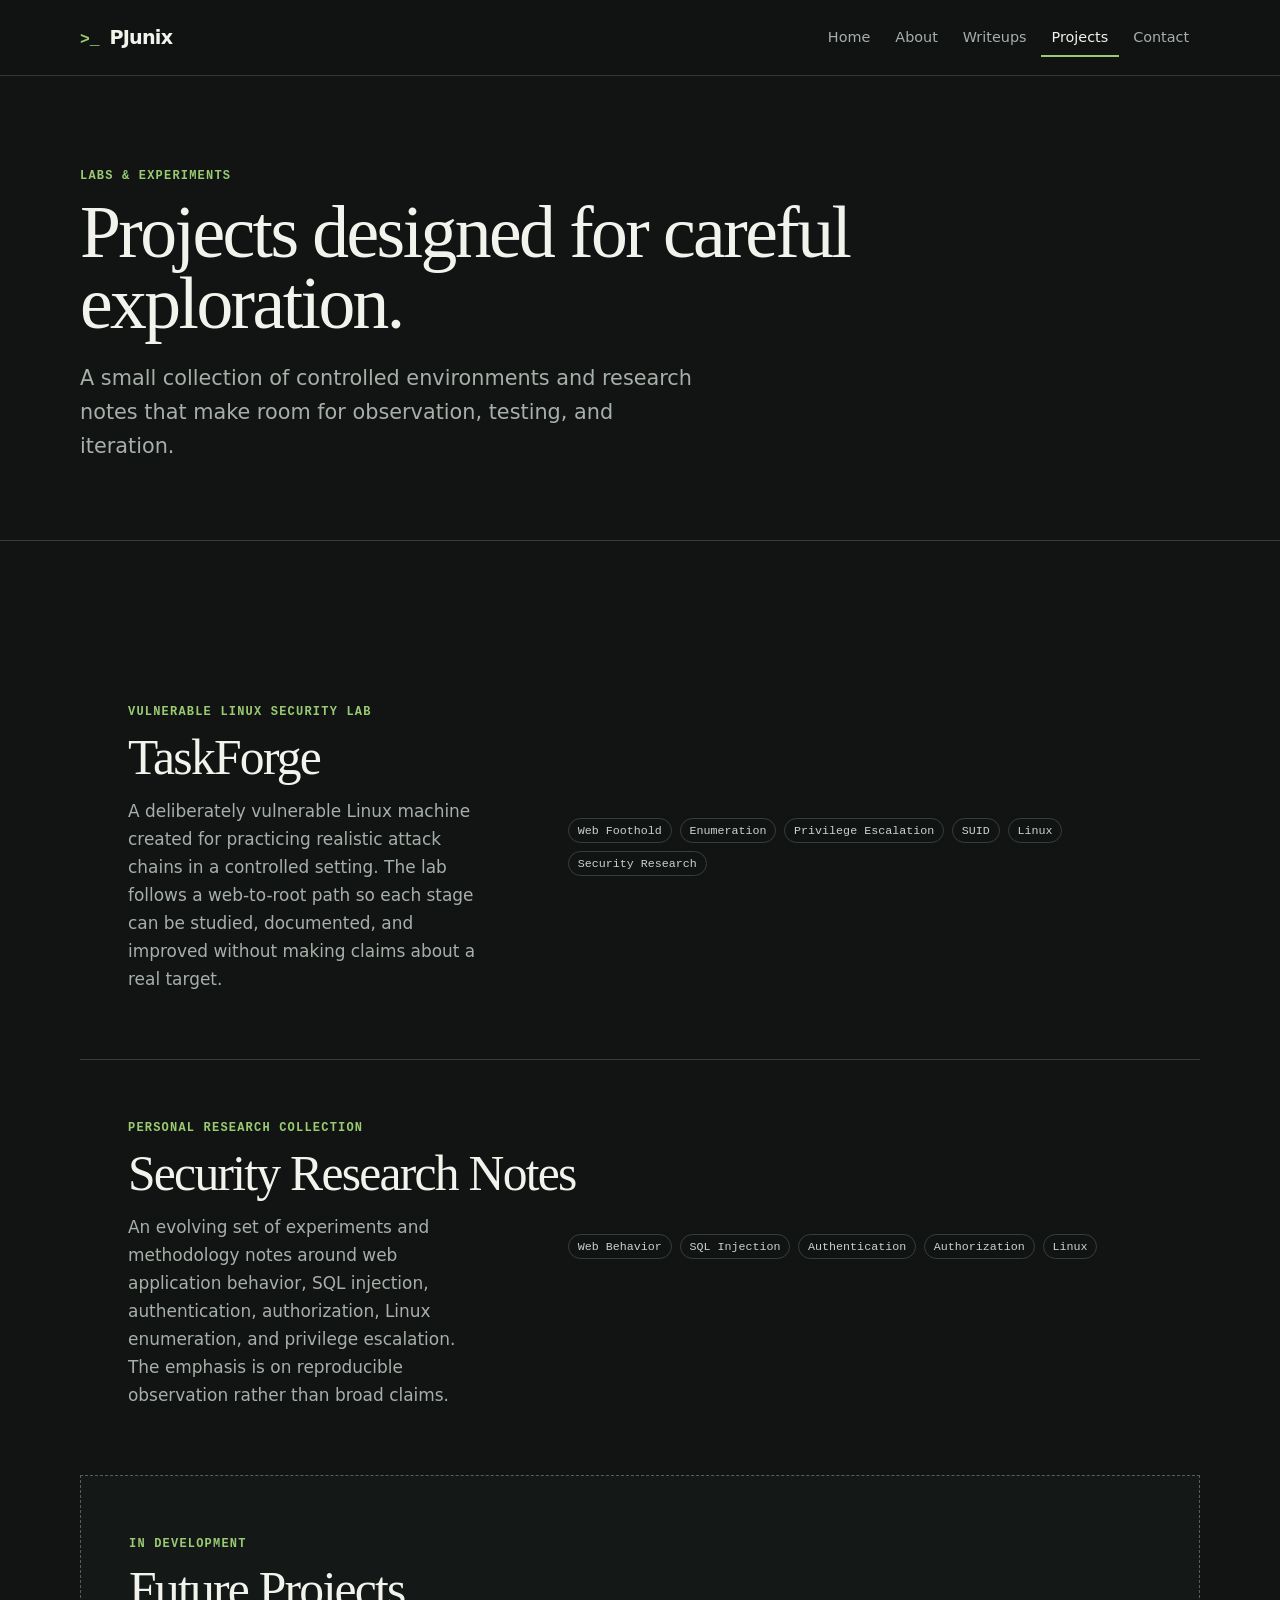
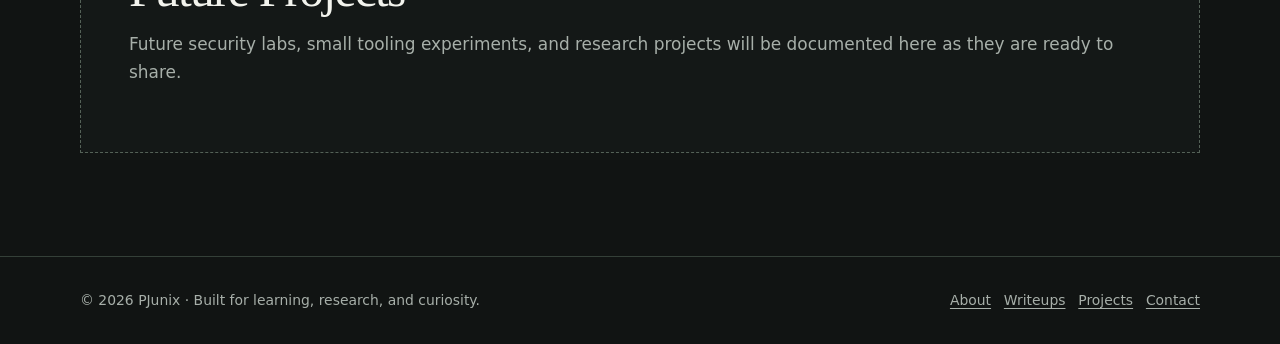
==== projects.html @ 3b79a074 "feat: build cybersecurity portfolio website" ====
<!doctype html><html lang="en"><head><meta charset="utf-8"><meta name="viewport" content="width=device-width, initial-scale=1"><title>Projects — PJunix</title><meta name="description" content="Security labs and research projects from PJunix."><meta property="og:title" content="Projects — PJunix"><meta property="og:type" content="website"><link rel="stylesheet" href="assets/css/style.css"><script src="assets/js/main.js" defer></script></head><body>
<a class="skip-link" href="#main">Skip to content</a><header class="site-header"><div class="container header-inner"><a class="brand" href="index.html">PJunix</a><button class="nav-toggle" type="button" aria-expanded="false" aria-controls="primary-navigation">Menu</button><nav class="site-nav" id="primary-navigation" aria-label="Primary navigation"><ul><li><a href="index.html">Home</a></li><li><a href="about.html">About</a></li><li><a href="writeups.html">Writeups</a></li><li><a href="projects.html" aria-current="page">Projects</a></li><li><a href="contact.html">Contact</a></li></ul></nav></div></header>
<main id="main"><section class="page-hero"><div class="container reveal"><p class="eyebrow">Labs &amp; experiments</p><h1>Projects designed for careful exploration.</h1><p class="hero-copy">A small collection of controlled environments and research notes that make room for observation, testing, and iteration.</p></div></section><section class="section"><div class="container"><article class="project"><p class="meta">Vulnerable Linux Security Lab</p><h2>TaskForge</h2><div class="split"><div class="prose"><p>A deliberately vulnerable Linux machine created for practicing realistic attack chains in a controlled setting. The lab follows a web-to-root path so each stage can be studied, documented, and improved without making claims about a real target.</p></div><ul class="tags"><li>Web Foothold</li><li>Enumeration</li><li>Privilege Escalation</li><li>SUID</li><li>Linux</li><li>Security Research</li></ul></div></article><article class="project"><p class="meta">Personal research collection</p><h2>Security Research Notes</h2><div class="split"><div class="prose"><p>An evolving set of experiments and methodology notes around web application behavior, SQL injection, authentication, authorization, Linux enumeration, and privilege escalation. The emphasis is on reproducible observation rather than broad claims.</p></div><ul class="tags"><li>Web Behavior</li><li>SQL Injection</li><li>Authentication</li><li>Authorization</li><li>Linux</li></ul></div></article><article class="project project--placeholder"><p class="meta">In development</p><h2>Future Projects</h2><p class="prose">Future security labs, small tooling experiments, and research projects will be documented here as they are ready to share.</p></article></div></section></main>
<footer class="site-footer"><div class="container footer-inner"><span>© 2026 PJunix · Built for learning, research, and curiosity.</span><nav class="footer-nav" aria-label="Footer navigation"><a href="about.html">About</a><a href="writeups.html">Writeups</a><a href="projects.html">Projects</a><a href="contact.html">Contact</a></nav></div></footer></body></html>
---- assets/css/style.css ----
:root {
  --bg: #111413;
  --surface: #171c1a;
  --surface-raised: #1c2420;
  --text: #f2f3ed;
  --muted: #a7afa9;
  --border: #344038;
  --accent: #9acb72;
  --accent-strong: #c0e89d;
  --shadow: 0 18px 45px rgba(0, 0, 0, .2);
  --content: 1120px;
  --serif: Georgia, 'Times New Roman', serif;
  --sans: Inter, ui-sans-serif, system-ui, -apple-system, BlinkMacSystemFont, 'Segoe UI', sans-serif;
  --mono: 'SFMono-Regular', Consolas, 'Liberation Mono', monospace;
}

* { box-sizing: border-box; }
html { scroll-behavior: smooth; }
body { margin: 0; background: var(--bg); color: var(--text); font-family: var(--sans); line-height: 1.65; }
body::before { content: ''; position: fixed; inset: 0; pointer-events: none; opacity: .38; background-image: linear-gradient(rgba(154,203,114,.025) 1px, transparent 1px), linear-gradient(90deg, rgba(154,203,114,.025) 1px, transparent 1px); background-size: 42px 42px; mask-image: linear-gradient(to bottom, black, transparent 70%); }
a { color: var(--accent-strong); text-decoration-thickness: 1px; text-underline-offset: 3px; }
a:hover { color: white; }
a:focus-visible, button:focus-visible { outline: 3px solid var(--accent-strong); outline-offset: 4px; border-radius: 3px; }
.skip-link { position: fixed; top: 1rem; left: 1rem; z-index: 10; transform: translateY(-180%); background: var(--accent-strong); color: #102014; padding: .6rem .85rem; font-weight: 700; }
.skip-link:focus { transform: translateY(0); }
.container { width: min(calc(100% - 2.5rem), var(--content)); margin-inline: auto; }
.site-header { position: sticky; top: 0; z-index: 5; background: rgba(17,20,19,.92); border-bottom: 1px solid rgba(52,64,56,.85); backdrop-filter: blur(14px); }
.header-inner { min-height: 4.7rem; display: flex; align-items: center; justify-content: space-between; gap: 1rem; }
.brand { color: var(--text); text-decoration: none; font-weight: 750; letter-spacing: -.04em; font-size: 1.2rem; }
.brand::before { content: '>_ '; color: var(--accent); font-family: var(--mono); font-size: .85em; letter-spacing: 0; }
.nav-toggle { display: none; border: 1px solid var(--border); border-radius: 4px; background: transparent; color: var(--text); padding: .45rem .7rem; font: 700 .82rem var(--mono); }
.site-nav ul { display: flex; flex-wrap: wrap; list-style: none; margin: 0; padding: 0; gap: .2rem; }
.site-nav a { display: block; color: var(--muted); padding: .45rem .68rem; text-decoration: none; font-size: .9rem; }
.site-nav a:hover, .site-nav a[aria-current='page'] { color: var(--text); }
.site-nav a[aria-current='page'] { box-shadow: inset 0 -2px var(--accent); }
.hero { padding: clamp(5rem, 12vw, 9rem) 0 5.5rem; border-bottom: 1px solid var(--border); }
.eyebrow, .meta, .terminal, .kicker { color: var(--accent); font: 700 .75rem/1.4 var(--mono); letter-spacing: .1em; text-transform: uppercase; }
h1, h2, h3 { line-height: 1.12; letter-spacing: -.035em; }
h1 { max-width: 760px; margin: .75rem 0 1.4rem; font: clamp(2.8rem, 7vw, 5.8rem)/.96 var(--serif); }
h2 { margin: 0 0 1rem; font: clamp(2rem, 4vw, 3.1rem)/1 var(--serif); }
h3 { margin: .45rem 0 .7rem; font-size: 1.32rem; }
.hero-copy { max-width: 630px; color: var(--muted); font-size: clamp(1.05rem, 2vw, 1.3rem); }
.hero-actions { display: flex; flex-wrap: wrap; gap: .8rem; margin: 2rem 0; }
.button { display: inline-flex; align-items: center; justify-content: center; min-height: 2.8rem; padding: .65rem 1rem; border: 1px solid var(--accent); border-radius: 3px; background: var(--accent); color: #112012; font-weight: 750; text-decoration: none; }
.button:hover { background: var(--accent-strong); color: #102014; }
.button--secondary { background: transparent; color: var(--text); border-color: var(--border); }
.button--secondary:hover { border-color: var(--accent); background: var(--surface); color: var(--text); }
.terminal { display: inline-block; padding: .65rem .8rem; border-left: 2px solid var(--accent); background: var(--surface); letter-spacing: 0; text-transform: none; }
.section { padding: clamp(4rem, 8vw, 6.5rem) 0; }
.section--surface { background: var(--surface); border-block: 1px solid var(--border); }
.section-heading { display: grid; grid-template-columns: minmax(0, 1fr) minmax(220px, .75fr); gap: 2rem; align-items: end; margin-bottom: 2.4rem; }
.section-heading p, .intro { color: var(--muted); margin: 0; max-width: 650px; }
.grid { display: grid; gap: 1rem; }
.card-grid { grid-template-columns: repeat(3, 1fr); }
.card { display: flex; flex-direction: column; min-width: 0; padding: 1.5rem; border: 1px solid var(--border); background: var(--surface); box-shadow: var(--shadow); transition: transform .2s ease, border-color .2s ease; }
.card:hover { transform: translateY(-4px); border-color: #627762; }
.card p { color: var(--muted); margin: 0; }
.card .meta { margin-bottom: .8rem; }
.card-link { display: inline-block; margin-top: auto; padding-top: 1.35rem; font-weight: 700; }
.split { display: grid; grid-template-columns: .75fr 1.25fr; gap: clamp(2rem, 7vw, 7rem); align-items: start; }
.prose { color: var(--muted); font-size: 1.06rem; }
.prose p:first-child { margin-top: 0; }
.tags { display: flex; flex-wrap: wrap; gap: .5rem; list-style: none; padding: 0; margin: 1.25rem 0 0; }
.tags li { padding: .28rem .55rem; border: 1px solid var(--border); border-radius: 999px; color: #cbd2ca; font: .73rem var(--mono); }
.focus-list { display: grid; grid-template-columns: repeat(4, 1fr); gap: .7rem; padding: 0; list-style: none; }
.focus-list li { padding: .8rem; border-left: 2px solid var(--accent); background: var(--surface); color: #dfe4dc; font-size: .9rem; }
.page-hero { padding: 5rem 0 3.5rem; border-bottom: 1px solid var(--border); }
.page-hero h1 { max-width: 850px; font-size: clamp(2.7rem, 6vw, 4.6rem); }
.writeup-list { display: grid; gap: 1rem; }
.writeup { display: grid; grid-template-columns: 130px 1fr auto; gap: 1.4rem; padding: 1.55rem; background: var(--surface); border: 1px solid var(--border); align-items: start; }
.writeup p { margin: .5rem 0 0; color: var(--muted); }
.status { display: inline-flex; white-space: nowrap; margin-top: .1rem; padding: .25rem .45rem; border: 1px solid #5f7655; color: var(--accent-strong); font: .71rem var(--mono); }
.project { padding: clamp(1.7rem, 4vw, 3rem); border-top: 1px solid var(--border); }
.project:first-of-type { border-top: 0; }
.project--placeholder { border: 1px dashed #546157; background: rgba(23,28,26,.55); }
.contact-grid { grid-template-columns: repeat(3, 1fr); }
.contact-card { min-height: 175px; }
.contact-card strong { display: block; margin-bottom: .45rem; }
.note { padding: 1rem 1.1rem; background: #20261e; border-left: 2px solid var(--accent); color: #d7dfd4; }
.site-footer { padding: 2rem 0; border-top: 1px solid var(--border); color: var(--muted); font-size: .87rem; }
.footer-inner { display: flex; justify-content: space-between; gap: 1rem; flex-wrap: wrap; }
.footer-nav { display: flex; gap: .8rem; flex-wrap: wrap; }
.footer-nav a { color: var(--muted); }
.reveal { animation: fade-up .5s ease both; }
@keyframes fade-up { from { opacity: 0; transform: translateY(10px); } to { opacity: 1; transform: translateY(0); } }
@media (max-width: 760px) {
  .container { width: min(calc(100% - 2rem), var(--content)); }
  .nav-toggle { display: block; }
  .site-nav { position: absolute; left: 0; right: 0; top: 100%; display: none; padding: .65rem 1rem 1rem; background: var(--surface); border-bottom: 1px solid var(--border); }
  .site-nav[data-open='true'] { display: block; }
  .site-nav ul { display: grid; }
  .site-nav a { padding: .7rem; }
  .section-heading, .split { grid-template-columns: 1fr; gap: 1.3rem; }
  .card-grid, .contact-grid { grid-template-columns: 1fr; }
  .focus-list { grid-template-columns: repeat(2, 1fr); }
  .writeup { grid-template-columns: 1fr; gap: .55rem; }
  .status { width: fit-content; }
}
@media (max-width: 390px) { .focus-list { grid-template-columns: 1fr; } h1 { font-size: 2.65rem; } }
@media (prefers-reduced-motion: reduce) { html { scroll-behavior: auto; } *, *::before, *::after { animation-duration: .01ms !important; animation-iteration-count: 1 !important; transition-duration: .01ms !important; } }
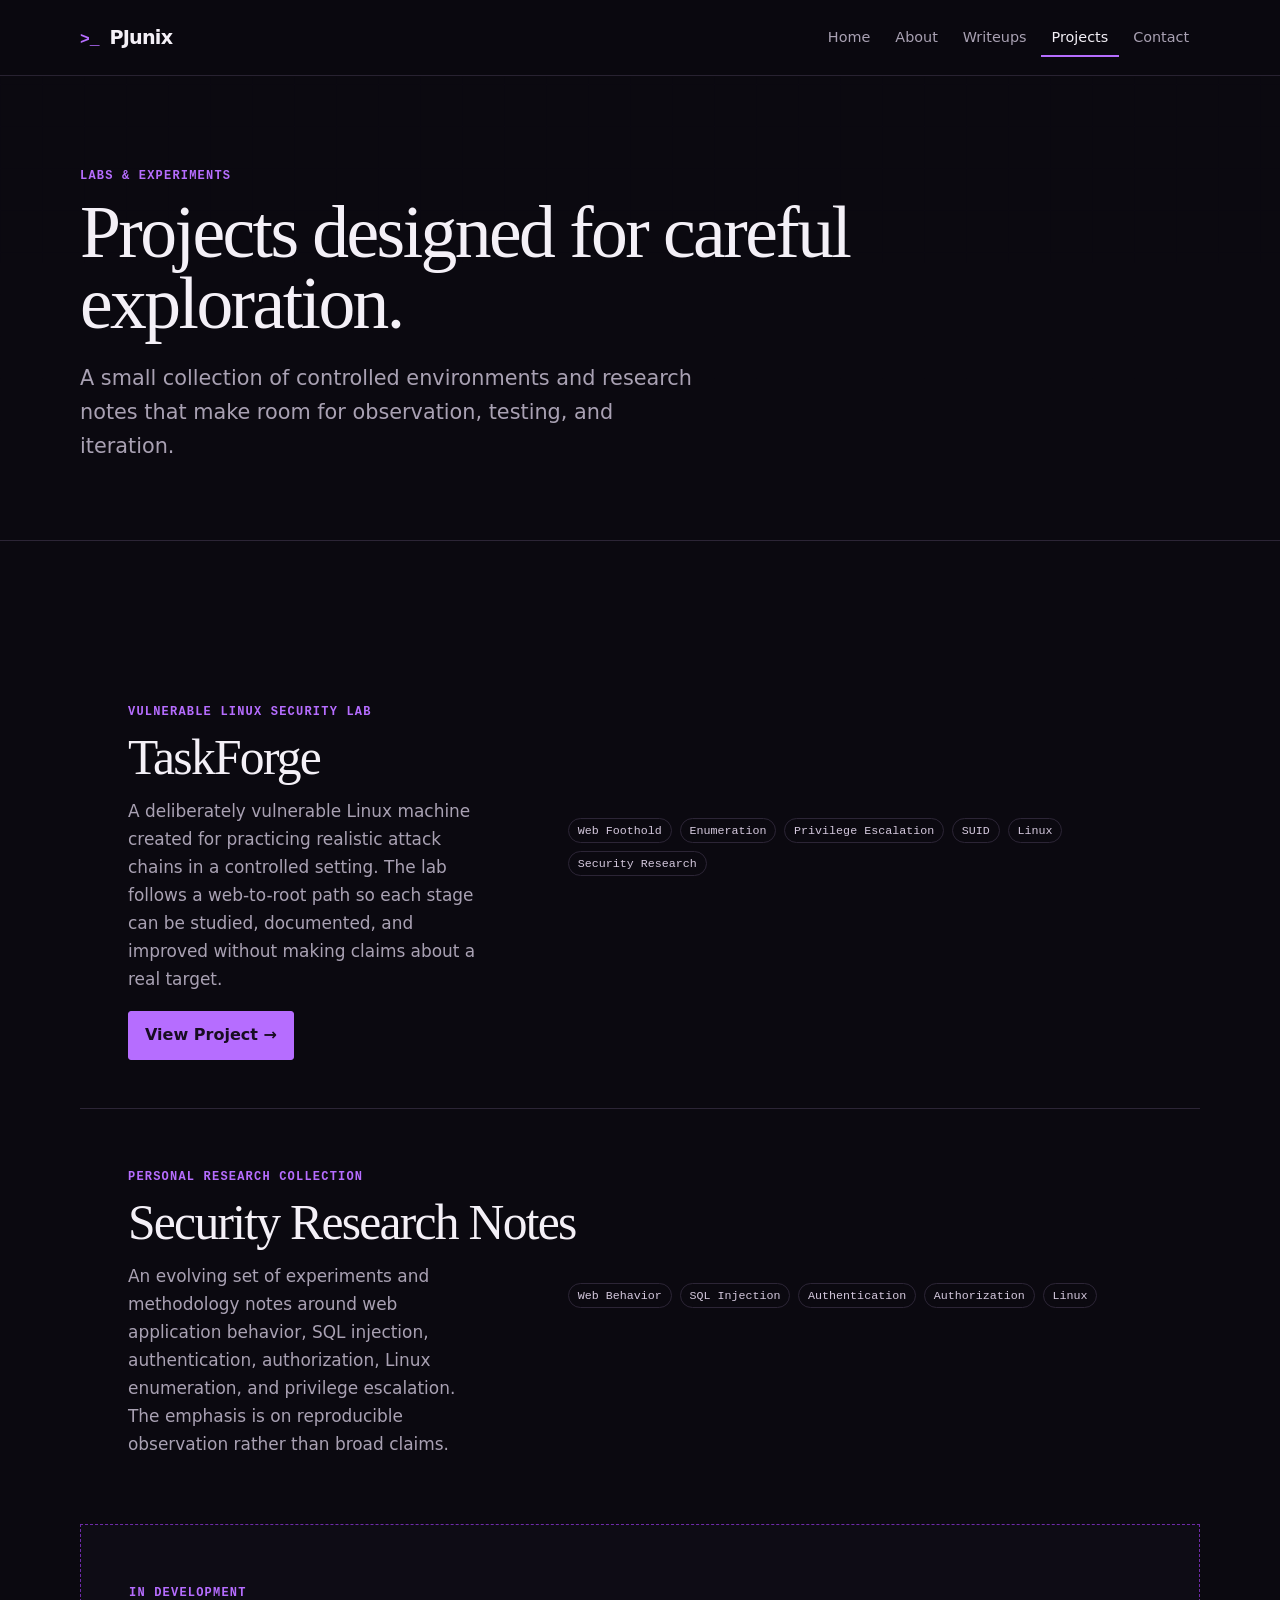
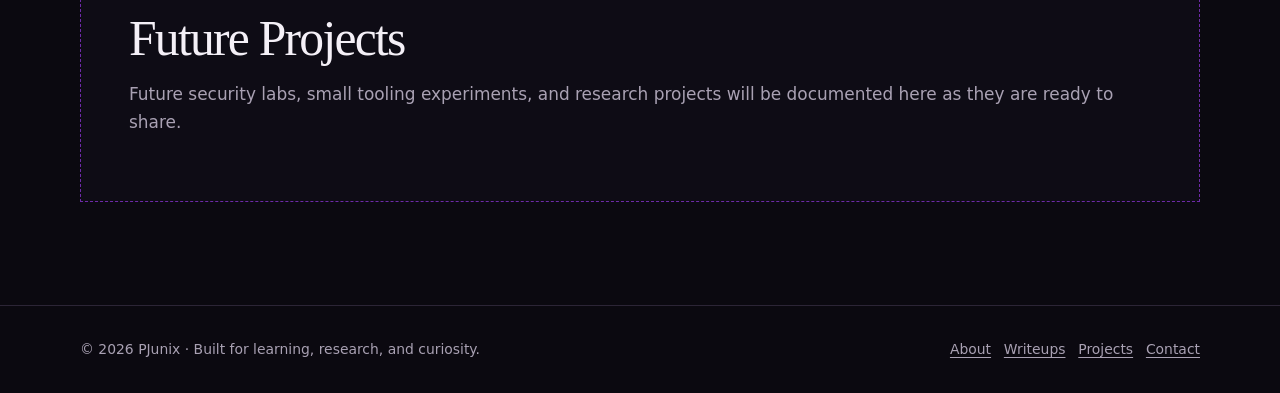
==== commit 2b01ea7c: "Add project actions for TaskForge in projects.html Added project actions to the Vulnerable Linux Sec" ====
--- a/projects.html
+++ b/projects.html
@@ -1,4 +1,8 @@
 <!doctype html><html lang="en"><head><meta charset="utf-8"><meta name="viewport" content="width=device-width, initial-scale=1"><title>Projects — PJunix</title><meta name="description" content="Security labs and research projects from PJunix."><meta property="og:title" content="Projects — PJunix"><meta property="og:type" content="website"><link rel="stylesheet" href="assets/css/style.css"><script src="assets/js/main.js" defer></script></head><body>
 <a class="skip-link" href="#main">Skip to content</a><header class="site-header"><div class="container header-inner"><a class="brand" href="index.html">PJunix</a><button class="nav-toggle" type="button" aria-expanded="false" aria-controls="primary-navigation">Menu</button><nav class="site-nav" id="primary-navigation" aria-label="Primary navigation"><ul><li><a href="index.html">Home</a></li><li><a href="about.html">About</a></li><li><a href="writeups.html">Writeups</a></li><li><a href="projects.html" aria-current="page">Projects</a></li><li><a href="contact.html">Contact</a></li></ul></nav></div></header>
-<main id="main"><section class="page-hero"><div class="container reveal"><p class="eyebrow">Labs &amp; experiments</p><h1>Projects designed for careful exploration.</h1><p class="hero-copy">A small collection of controlled environments and research notes that make room for observation, testing, and iteration.</p></div></section><section class="section"><div class="container"><article class="project"><p class="meta">Vulnerable Linux Security Lab</p><h2>TaskForge</h2><div class="split"><div class="prose"><p>A deliberately vulnerable Linux machine created for practicing realistic attack chains in a controlled setting. The lab follows a web-to-root path so each stage can be studied, documented, and improved without making claims about a real target.</p></div><ul class="tags"><li>Web Foothold</li><li>Enumeration</li><li>Privilege Escalation</li><li>SUID</li><li>Linux</li><li>Security Research</li></ul></div></article><article class="project"><p class="meta">Personal research collection</p><h2>Security Research Notes</h2><div class="split"><div class="prose"><p>An evolving set of experiments and methodology notes around web application behavior, SQL injection, authentication, authorization, Linux enumeration, and privilege escalation. The emphasis is on reproducible observation rather than broad claims.</p></div><ul class="tags"><li>Web Behavior</li><li>SQL Injection</li><li>Authentication</li><li>Authorization</li><li>Linux</li></ul></div></article><article class="project project--placeholder"><p class="meta">In development</p><h2>Future Projects</h2><p class="prose">Future security labs, small tooling experiments, and research projects will be documented here as they are ready to share.</p></article></div></section></main>
+<main id="main"><section class="page-hero"><div class="container reveal"><p class="eyebrow">Labs &amp; experiments</p><h1>Projects designed for careful exploration.</h1><p class="hero-copy">A small collection of controlled environments and research notes that make room for observation, testing, and iteration.</p></div></section><section class="section"><div class="container"><article class="project"><p class="meta">Vulnerable Linux Security Lab</p><h2>TaskForge</h2><div class="split"><div class="prose"><p>A deliberately vulnerable Linux machine created for practicing realistic attack chains in a controlled setting. The lab follows a web-to-root path so each stage can be studied, documented, and improved without making claims about a real target.</p></div><ul class="tags"><li>Web Foothold</li><li>Enumeration</li><li>Privilege Escalation</li><li>SUID</li><li>Linux</li><li>Security Research</li></ul></div>
+<div class="project-actions">
+  <a class="button" href="projects/taskforge.html">View Project →</a>
+</div>
+</article><article class="project"><p class="meta">Personal research collection</p><h2>Security Research Notes</h2><div class="split"><div class="prose"><p>An evolving set of experiments and methodology notes around web application behavior, SQL injection, authentication, authorization, Linux enumeration, and privilege escalation. The emphasis is on reproducible observation rather than broad claims.</p></div><ul class="tags"><li>Web Behavior</li><li>SQL Injection</li><li>Authentication</li><li>Authorization</li><li>Linux</li></ul></div></article><article class="project project--placeholder"><p class="meta">In development</p><h2>Future Projects</h2><p class="prose">Future security labs, small tooling experiments, and research projects will be documented here as they are ready to share.</p></article></div></section></main>
 <footer class="site-footer"><div class="container footer-inner"><span>© 2026 PJunix · Built for learning, research, and curiosity.</span><nav class="footer-nav" aria-label="Footer navigation"><a href="about.html">About</a><a href="writeups.html">Writeups</a><a href="projects.html">Projects</a><a href="contact.html">Contact</a></nav></div></footer></body></html>
--- a/assets/css/style.css
+++ b/assets/css/style.css
@@ -1,100 +1,640 @@
 :root {
-  --bg: #111413;
-  --surface: #171c1a;
-  --surface-raised: #1c2420;
-  --text: #f2f3ed;
-  --muted: #a7afa9;
-  --border: #344038;
-  --accent: #9acb72;
-  --accent-strong: #c0e89d;
-  --shadow: 0 18px 45px rgba(0, 0, 0, .2);
+  --bg: #0b0910;
+  --surface: #12101a;
+  --surface-raised: #191521;
+
+  --text: #f4f0f7;
+  --muted: #a9a1b3;
+
+  --border: #2c2536;
+
+  /* PJunix signature purple */
+  --accent: #b66dff;
+  --accent-strong: #d8a7ff;
+  --accent-deep: #6e2aa8;
+
+  --shadow: 0 18px 45px rgba(0, 0, 0, .28);
+
   --content: 1120px;
+
   --serif: Georgia, 'Times New Roman', serif;
   --sans: Inter, ui-sans-serif, system-ui, -apple-system, BlinkMacSystemFont, 'Segoe UI', sans-serif;
   --mono: 'SFMono-Regular', Consolas, 'Liberation Mono', monospace;
 }
 
-* { box-sizing: border-box; }
-html { scroll-behavior: smooth; }
-body { margin: 0; background: var(--bg); color: var(--text); font-family: var(--sans); line-height: 1.65; }
-body::before { content: ''; position: fixed; inset: 0; pointer-events: none; opacity: .38; background-image: linear-gradient(rgba(154,203,114,.025) 1px, transparent 1px), linear-gradient(90deg, rgba(154,203,114,.025) 1px, transparent 1px); background-size: 42px 42px; mask-image: linear-gradient(to bottom, black, transparent 70%); }
-a { color: var(--accent-strong); text-decoration-thickness: 1px; text-underline-offset: 3px; }
-a:hover { color: white; }
-a:focus-visible, button:focus-visible { outline: 3px solid var(--accent-strong); outline-offset: 4px; border-radius: 3px; }
-.skip-link { position: fixed; top: 1rem; left: 1rem; z-index: 10; transform: translateY(-180%); background: var(--accent-strong); color: #102014; padding: .6rem .85rem; font-weight: 700; }
-.skip-link:focus { transform: translateY(0); }
-.container { width: min(calc(100% - 2.5rem), var(--content)); margin-inline: auto; }
-.site-header { position: sticky; top: 0; z-index: 5; background: rgba(17,20,19,.92); border-bottom: 1px solid rgba(52,64,56,.85); backdrop-filter: blur(14px); }
-.header-inner { min-height: 4.7rem; display: flex; align-items: center; justify-content: space-between; gap: 1rem; }
-.brand { color: var(--text); text-decoration: none; font-weight: 750; letter-spacing: -.04em; font-size: 1.2rem; }
-.brand::before { content: '>_ '; color: var(--accent); font-family: var(--mono); font-size: .85em; letter-spacing: 0; }
-.nav-toggle { display: none; border: 1px solid var(--border); border-radius: 4px; background: transparent; color: var(--text); padding: .45rem .7rem; font: 700 .82rem var(--mono); }
-.site-nav ul { display: flex; flex-wrap: wrap; list-style: none; margin: 0; padding: 0; gap: .2rem; }
-.site-nav a { display: block; color: var(--muted); padding: .45rem .68rem; text-decoration: none; font-size: .9rem; }
-.site-nav a:hover, .site-nav a[aria-current='page'] { color: var(--text); }
-.site-nav a[aria-current='page'] { box-shadow: inset 0 -2px var(--accent); }
-.hero { padding: clamp(5rem, 12vw, 9rem) 0 5.5rem; border-bottom: 1px solid var(--border); }
-.eyebrow, .meta, .terminal, .kicker { color: var(--accent); font: 700 .75rem/1.4 var(--mono); letter-spacing: .1em; text-transform: uppercase; }
-h1, h2, h3 { line-height: 1.12; letter-spacing: -.035em; }
-h1 { max-width: 760px; margin: .75rem 0 1.4rem; font: clamp(2.8rem, 7vw, 5.8rem)/.96 var(--serif); }
-h2 { margin: 0 0 1rem; font: clamp(2rem, 4vw, 3.1rem)/1 var(--serif); }
-h3 { margin: .45rem 0 .7rem; font-size: 1.32rem; }
-.hero-copy { max-width: 630px; color: var(--muted); font-size: clamp(1.05rem, 2vw, 1.3rem); }
-.hero-actions { display: flex; flex-wrap: wrap; gap: .8rem; margin: 2rem 0; }
-.button { display: inline-flex; align-items: center; justify-content: center; min-height: 2.8rem; padding: .65rem 1rem; border: 1px solid var(--accent); border-radius: 3px; background: var(--accent); color: #112012; font-weight: 750; text-decoration: none; }
-.button:hover { background: var(--accent-strong); color: #102014; }
-.button--secondary { background: transparent; color: var(--text); border-color: var(--border); }
-.button--secondary:hover { border-color: var(--accent); background: var(--surface); color: var(--text); }
-.terminal { display: inline-block; padding: .65rem .8rem; border-left: 2px solid var(--accent); background: var(--surface); letter-spacing: 0; text-transform: none; }
-.section { padding: clamp(4rem, 8vw, 6.5rem) 0; }
-.section--surface { background: var(--surface); border-block: 1px solid var(--border); }
-.section-heading { display: grid; grid-template-columns: minmax(0, 1fr) minmax(220px, .75fr); gap: 2rem; align-items: end; margin-bottom: 2.4rem; }
-.section-heading p, .intro { color: var(--muted); margin: 0; max-width: 650px; }
-.grid { display: grid; gap: 1rem; }
-.card-grid { grid-template-columns: repeat(3, 1fr); }
-.card { display: flex; flex-direction: column; min-width: 0; padding: 1.5rem; border: 1px solid var(--border); background: var(--surface); box-shadow: var(--shadow); transition: transform .2s ease, border-color .2s ease; }
-.card:hover { transform: translateY(-4px); border-color: #627762; }
-.card p { color: var(--muted); margin: 0; }
-.card .meta { margin-bottom: .8rem; }
-.card-link { display: inline-block; margin-top: auto; padding-top: 1.35rem; font-weight: 700; }
-.split { display: grid; grid-template-columns: .75fr 1.25fr; gap: clamp(2rem, 7vw, 7rem); align-items: start; }
-.prose { color: var(--muted); font-size: 1.06rem; }
-.prose p:first-child { margin-top: 0; }
-.tags { display: flex; flex-wrap: wrap; gap: .5rem; list-style: none; padding: 0; margin: 1.25rem 0 0; }
-.tags li { padding: .28rem .55rem; border: 1px solid var(--border); border-radius: 999px; color: #cbd2ca; font: .73rem var(--mono); }
-.focus-list { display: grid; grid-template-columns: repeat(4, 1fr); gap: .7rem; padding: 0; list-style: none; }
-.focus-list li { padding: .8rem; border-left: 2px solid var(--accent); background: var(--surface); color: #dfe4dc; font-size: .9rem; }
-.page-hero { padding: 5rem 0 3.5rem; border-bottom: 1px solid var(--border); }
-.page-hero h1 { max-width: 850px; font-size: clamp(2.7rem, 6vw, 4.6rem); }
-.writeup-list { display: grid; gap: 1rem; }
-.writeup { display: grid; grid-template-columns: 130px 1fr auto; gap: 1.4rem; padding: 1.55rem; background: var(--surface); border: 1px solid var(--border); align-items: start; }
-.writeup p { margin: .5rem 0 0; color: var(--muted); }
-.status { display: inline-flex; white-space: nowrap; margin-top: .1rem; padding: .25rem .45rem; border: 1px solid #5f7655; color: var(--accent-strong); font: .71rem var(--mono); }
-.project { padding: clamp(1.7rem, 4vw, 3rem); border-top: 1px solid var(--border); }
-.project:first-of-type { border-top: 0; }
-.project--placeholder { border: 1px dashed #546157; background: rgba(23,28,26,.55); }
-.contact-grid { grid-template-columns: repeat(3, 1fr); }
-.contact-card { min-height: 175px; }
-.contact-card strong { display: block; margin-bottom: .45rem; }
-.note { padding: 1rem 1.1rem; background: #20261e; border-left: 2px solid var(--accent); color: #d7dfd4; }
-.site-footer { padding: 2rem 0; border-top: 1px solid var(--border); color: var(--muted); font-size: .87rem; }
-.footer-inner { display: flex; justify-content: space-between; gap: 1rem; flex-wrap: wrap; }
-.footer-nav { display: flex; gap: .8rem; flex-wrap: wrap; }
-.footer-nav a { color: var(--muted); }
-.reveal { animation: fade-up .5s ease both; }
-@keyframes fade-up { from { opacity: 0; transform: translateY(10px); } to { opacity: 1; transform: translateY(0); } }
+* {
+  box-sizing: border-box;
+}
+
+html {
+  scroll-behavior: smooth;
+}
+
+body {
+  margin: 0;
+  background: var(--bg);
+  color: var(--text);
+  font-family: var(--sans);
+  line-height: 1.65;
+}
+
+body::before {
+  content: '';
+  position: fixed;
+  inset: 0;
+  pointer-events: none;
+  opacity: .32;
+  background-image:
+    linear-gradient(rgba(182, 109, 255, .022) 1px, transparent 1px),
+    linear-gradient(90deg, rgba(182, 109, 255, .022) 1px, transparent 1px);
+  background-size: 42px 42px;
+  mask-image: linear-gradient(to bottom, black, transparent 70%);
+}
+
+a {
+  color: var(--accent-strong);
+  text-decoration-thickness: 1px;
+  text-underline-offset: 3px;
+}
+
+a:hover {
+  color: white;
+}
+
+a:focus-visible,
+button:focus-visible {
+  outline: 3px solid var(--accent-strong);
+  outline-offset: 4px;
+  border-radius: 3px;
+}
+
+.skip-link {
+  position: fixed;
+  top: 1rem;
+  left: 1rem;
+  z-index: 10;
+  transform: translateY(-180%);
+  background: var(--accent-strong);
+  color: #180d22;
+  padding: .6rem .85rem;
+  font-weight: 700;
+}
+
+.skip-link:focus {
+  transform: translateY(0);
+}
+
+.container {
+  width: min(calc(100% - 2.5rem), var(--content));
+  margin-inline: auto;
+}
+
+.site-header {
+  position: sticky;
+  top: 0;
+  z-index: 5;
+  background: rgba(11, 9, 16, .92);
+  border-bottom: 1px solid rgba(44, 37, 54, .9);
+  backdrop-filter: blur(14px);
+}
+
+.header-inner {
+  min-height: 4.7rem;
+  display: flex;
+  align-items: center;
+  justify-content: space-between;
+  gap: 1rem;
+}
+
+.brand {
+  color: var(--text);
+  text-decoration: none;
+  font-weight: 750;
+  letter-spacing: -.04em;
+  font-size: 1.2rem;
+}
+
+.brand::before {
+  content: '>_ ';
+  color: var(--accent);
+  font-family: var(--mono);
+  font-size: .85em;
+  letter-spacing: 0;
+}
+
+.nav-toggle {
+  display: none;
+  border: 1px solid var(--border);
+  border-radius: 4px;
+  background: transparent;
+  color: var(--text);
+  padding: .45rem .7rem;
+  font: 700 .82rem var(--mono);
+}
+
+.site-nav ul {
+  display: flex;
+  flex-wrap: wrap;
+  list-style: none;
+  margin: 0;
+  padding: 0;
+  gap: .2rem;
+}
+
+.site-nav a {
+  display: block;
+  color: var(--muted);
+  padding: .45rem .68rem;
+  text-decoration: none;
+  font-size: .9rem;
+}
+
+.site-nav a:hover,
+.site-nav a[aria-current='page'] {
+  color: var(--text);
+}
+
+.site-nav a[aria-current='page'] {
+  box-shadow: inset 0 -2px var(--accent);
+}
+
+.hero {
+  padding: clamp(5rem, 12vw, 9rem) 0 5.5rem;
+  border-bottom: 1px solid var(--border);
+}
+
+.eyebrow,
+.meta,
+.terminal,
+.kicker {
+  color: var(--accent);
+  font: 700 .75rem/1.4 var(--mono);
+  letter-spacing: .1em;
+  text-transform: uppercase;
+}
+
+h1,
+h2,
+h3 {
+  line-height: 1.12;
+  letter-spacing: -.035em;
+}
+
+h1 {
+  max-width: 760px;
+  margin: .75rem 0 1.4rem;
+  font: clamp(2.8rem, 7vw, 5.8rem)/.96 var(--serif);
+}
+
+h2 {
+  margin: 0 0 1rem;
+  font: clamp(2rem, 4vw, 3.1rem)/1 var(--serif);
+}
+
+h3 {
+  margin: .45rem 0 .7rem;
+  font-size: 1.32rem;
+}
+
+.hero-copy {
+  max-width: 630px;
+  color: var(--muted);
+  font-size: clamp(1.05rem, 2vw, 1.3rem);
+}
+
+.hero-actions {
+  display: flex;
+  flex-wrap: wrap;
+  gap: .8rem;
+  margin: 2rem 0;
+}
+
+.button {
+  display: inline-flex;
+  align-items: center;
+  justify-content: center;
+  min-height: 2.8rem;
+  padding: .65rem 1rem;
+  border: 1px solid var(--accent);
+  border-radius: 3px;
+  background: var(--accent);
+  color: #180d22;
+  font-weight: 750;
+  text-decoration: none;
+}
+
+.button:hover {
+  background: var(--accent-strong);
+  color: #180d22;
+}
+
+.button--secondary {
+  background: transparent;
+  color: var(--text);
+  border-color: var(--border);
+}
+
+.button--secondary:hover {
+  border-color: var(--accent);
+  background: var(--surface);
+  color: var(--text);
+}
+
+.terminal {
+  display: inline-block;
+  padding: .65rem .8rem;
+  border-left: 2px solid var(--accent);
+  background: var(--surface);
+  letter-spacing: 0;
+  text-transform: none;
+}
+
+.section {
+  padding: clamp(4rem, 8vw, 6.5rem) 0;
+}
+
+.section--surface {
+  background: var(--surface);
+  border-block: 1px solid var(--border);
+}
+
+.section-heading {
+  display: grid;
+  grid-template-columns: minmax(0, 1fr) minmax(220px, .75fr);
+  gap: 2rem;
+  align-items: end;
+  margin-bottom: 2.4rem;
+}
+
+.section-heading p,
+.intro {
+  color: var(--muted);
+  margin: 0;
+  max-width: 650px;
+}
+
+.section-copy {
+  color: var(--muted);
+  margin: 0;
+  max-width: 500px;
+}
+
+.grid {
+  display: grid;
+  gap: 1rem;
+}
+
+.card-grid {
+  grid-template-columns: repeat(3, 1fr);
+}
+
+.card {
+  display: flex;
+  flex-direction: column;
+  min-width: 0;
+  padding: 1.5rem;
+  border: 1px solid var(--border);
+  background: var(--surface);
+  box-shadow: var(--shadow);
+  transition: transform .2s ease, border-color .2s ease;
+}
+
+.card:hover {
+  transform: translateY(-4px);
+  border-color: var(--accent-deep);
+}
+
+.card p {
+  color: var(--muted);
+  margin: 0;
+}
+
+.card .meta {
+  margin-bottom: .8rem;
+}
+
+.card-link {
+  display: inline-block;
+  margin-top: auto;
+  padding-top: 1.35rem;
+  font-weight: 700;
+}
+
+.split {
+  display: grid;
+  grid-template-columns: .75fr 1.25fr;
+  gap: clamp(2rem, 7vw, 7rem);
+  align-items: start;
+}
+
+.prose {
+  color: var(--muted);
+  font-size: 1.06rem;
+}
+
+.prose p:first-child {
+  margin-top: 0;
+}
+
+.tags {
+  display: flex;
+  flex-wrap: wrap;
+  gap: .5rem;
+  list-style: none;
+  padding: 0;
+  margin: 1.25rem 0 0;
+}
+
+.tags li {
+  padding: .28rem .55rem;
+  border: 1px solid var(--border);
+  border-radius: 999px;
+  color: #d4c8dd;
+  font: .73rem var(--mono);
+}
+
+.focus-list {
+  display: grid;
+  grid-template-columns: repeat(4, 1fr);
+  gap: .7rem;
+  padding: 0;
+  list-style: none;
+}
+
+.focus-list li {
+  padding: .8rem;
+  border-left: 2px solid var(--accent);
+  background: var(--surface);
+  color: #e4ddeb;
+  font-size: .9rem;
+}
+
+.page-hero {
+  padding: 5rem 0 3.5rem;
+  border-bottom: 1px solid var(--border);
+}
+
+.page-hero h1 {
+  max-width: 850px;
+  font-size: clamp(2.7rem, 6vw, 4.6rem);
+}
+
+.writeup-list {
+  display: grid;
+  gap: 1rem;
+}
+
+.writeup {
+  display: grid;
+  grid-template-columns: 130px 1fr auto;
+  gap: 1.4rem;
+  padding: 1.55rem;
+  background: var(--surface);
+  border: 1px solid var(--border);
+  align-items: start;
+}
+
+.writeup p {
+  margin: .5rem 0 0;
+  color: var(--muted);
+}
+
+.status {
+  display: inline-flex;
+  white-space: nowrap;
+  margin-top: .1rem;
+  padding: .25rem .45rem;
+  border: 1px solid var(--accent-deep);
+  color: var(--accent-strong);
+  font: .71rem var(--mono);
+}
+
+.project {
+  padding: clamp(1.7rem, 4vw, 3rem);
+  border-top: 1px solid var(--border);
+}
+
+.project:first-of-type {
+  border-top: 0;
+}
+
+.project--placeholder {
+  border: 1px dashed var(--accent-deep);
+  background: rgba(18, 16, 26, .55);
+}
+
+.contact-grid {
+  grid-template-columns: repeat(3, 1fr);
+}
+
+.contact-card {
+  min-height: 175px;
+}
+
+.contact-card strong {
+  display: block;
+  margin-bottom: .45rem;
+}
+
+.note {
+  padding: 1rem 1.1rem;
+  background: #1b1423;
+  border-left: 2px solid var(--accent);
+  color: #ddd3e5;
+}
+
+.site-footer {
+  padding: 2rem 0;
+  border-top: 1px solid var(--border);
+  color: var(--muted);
+  font-size: .87rem;
+}
+
+.footer-inner {
+  display: flex;
+  justify-content: space-between;
+  gap: 1rem;
+  flex-wrap: wrap;
+}
+
+.footer-nav {
+  display: flex;
+  gap: .8rem;
+  flex-wrap: wrap;
+}
+
+.footer-nav a {
+  color: var(--muted);
+}
+
+.reveal {
+  animation: fade-up .5s ease both;
+}
+
+@keyframes fade-up {
+  from {
+    opacity: 0;
+    transform: translateY(10px);
+  }
+
+  to {
+    opacity: 1;
+    transform: translateY(0);
+  }
+}
+
 @media (max-width: 760px) {
-  .container { width: min(calc(100% - 2rem), var(--content)); }
-  .nav-toggle { display: block; }
-  .site-nav { position: absolute; left: 0; right: 0; top: 100%; display: none; padding: .65rem 1rem 1rem; background: var(--surface); border-bottom: 1px solid var(--border); }
-  .site-nav[data-open='true'] { display: block; }
-  .site-nav ul { display: grid; }
-  .site-nav a { padding: .7rem; }
-  .section-heading, .split { grid-template-columns: 1fr; gap: 1.3rem; }
-  .card-grid, .contact-grid { grid-template-columns: 1fr; }
-  .focus-list { grid-template-columns: repeat(2, 1fr); }
-  .writeup { grid-template-columns: 1fr; gap: .55rem; }
-  .status { width: fit-content; }
-}
-@media (max-width: 390px) { .focus-list { grid-template-columns: 1fr; } h1 { font-size: 2.65rem; } }
-@media (prefers-reduced-motion: reduce) { html { scroll-behavior: auto; } *, *::before, *::after { animation-duration: .01ms !important; animation-iteration-count: 1 !important; transition-duration: .01ms !important; } }
+  .container {
+    width: min(calc(100% - 2rem), var(--content));
+  }
+
+  .nav-toggle {
+    display: block;
+  }
+
+  .site-nav {
+    position: absolute;
+    left: 0;
+    right: 0;
+    top: 100%;
+    display: none;
+    padding: .65rem 1rem 1rem;
+    background: var(--surface);
+    border-bottom: 1px solid var(--border);
+  }
+
+  .site-nav[data-open='true'] {
+    display: block;
+  }
+
+  .site-nav ul {
+    display: grid;
+  }
+
+  .site-nav a {
+    padding: .7rem;
+  }
+
+  .section-heading,
+  .split {
+    grid-template-columns: 1fr;
+    gap: 1.3rem;
+  }
+
+  .card-grid,
+  .contact-grid {
+    grid-template-columns: 1fr;
+  }
+
+  .focus-list {
+    grid-template-columns: repeat(2, 1fr);
+  }
+
+  .writeup {
+    grid-template-columns: 1fr;
+    gap: .55rem;
+  }
+
+  .status {
+    width: fit-content;
+  }
+}
+
+@media (max-width: 390px) {
+  .focus-list {
+    grid-template-columns: 1fr;
+  }
+
+  h1 {
+    font-size: 2.65rem;
+  }
+}
+
+@media (prefers-reduced-motion: reduce) {
+  html {
+    scroll-behavior: auto;
+  }
+
+  *,
+  *::before,
+  *::after {
+    animation-duration: .01ms !important;
+    animation-iteration-count: 1 !important;
+    transition-duration: .01ms !important;
+  }
+}
+
+
+/* HTB machine cards */
+
+.machine-grid {
+  align-items: stretch;
+}
+
+.machine-card {
+  display: flex;
+  flex-direction: column;
+}
+
+.machine-logo {
+  display: flex;
+  align-items: center;
+  justify-content: center;
+  min-height: 150px;
+  margin: -0.25rem -0.25rem 1.25rem;
+  background: var(--surface-raised);
+  border-bottom: 1px solid var(--border);
+}
+
+.machine-logo img {
+  width: 110px;
+  height: 110px;
+  object-fit: contain;
+  display: block;
+  transition: transform 0.2s ease;
+}
+
+.machine-card:hover .machine-logo img {
+  transform: scale(1.04);
+}
+
+.machine-card h3 {
+  margin-top: 0.35rem;
+  margin-bottom: 0.5rem;
+}
+
+.machine-status {
+  display: inline-flex;
+  width: fit-content;
+  margin: 0 0 1rem;
+  padding: 0.25rem 0.5rem;
+  border: 1px solid var(--accent-deep);
+  color: var(--accent-strong);
+  background: rgba(110, 42, 168, 0.08);
+  font-family: var(--mono);
+  font-size: 0.72rem;
+  font-weight: 700;
+  line-height: 1.4;
+}
+
+.machine-actions {
+  display: flex;
+  flex-wrap: wrap;
+  gap: 0.65rem;
+  margin-top: auto;
+}
+
+.machine-actions .button {
+  flex: 1 1 150px;
+  text-align: center;
+}
+
+@media (max-width: 700px) {
+  .machine-actions {
+    flex-direction: column;
+  }
+
+  .machine-actions .button {
+    width: 100%;
+  }
+}
